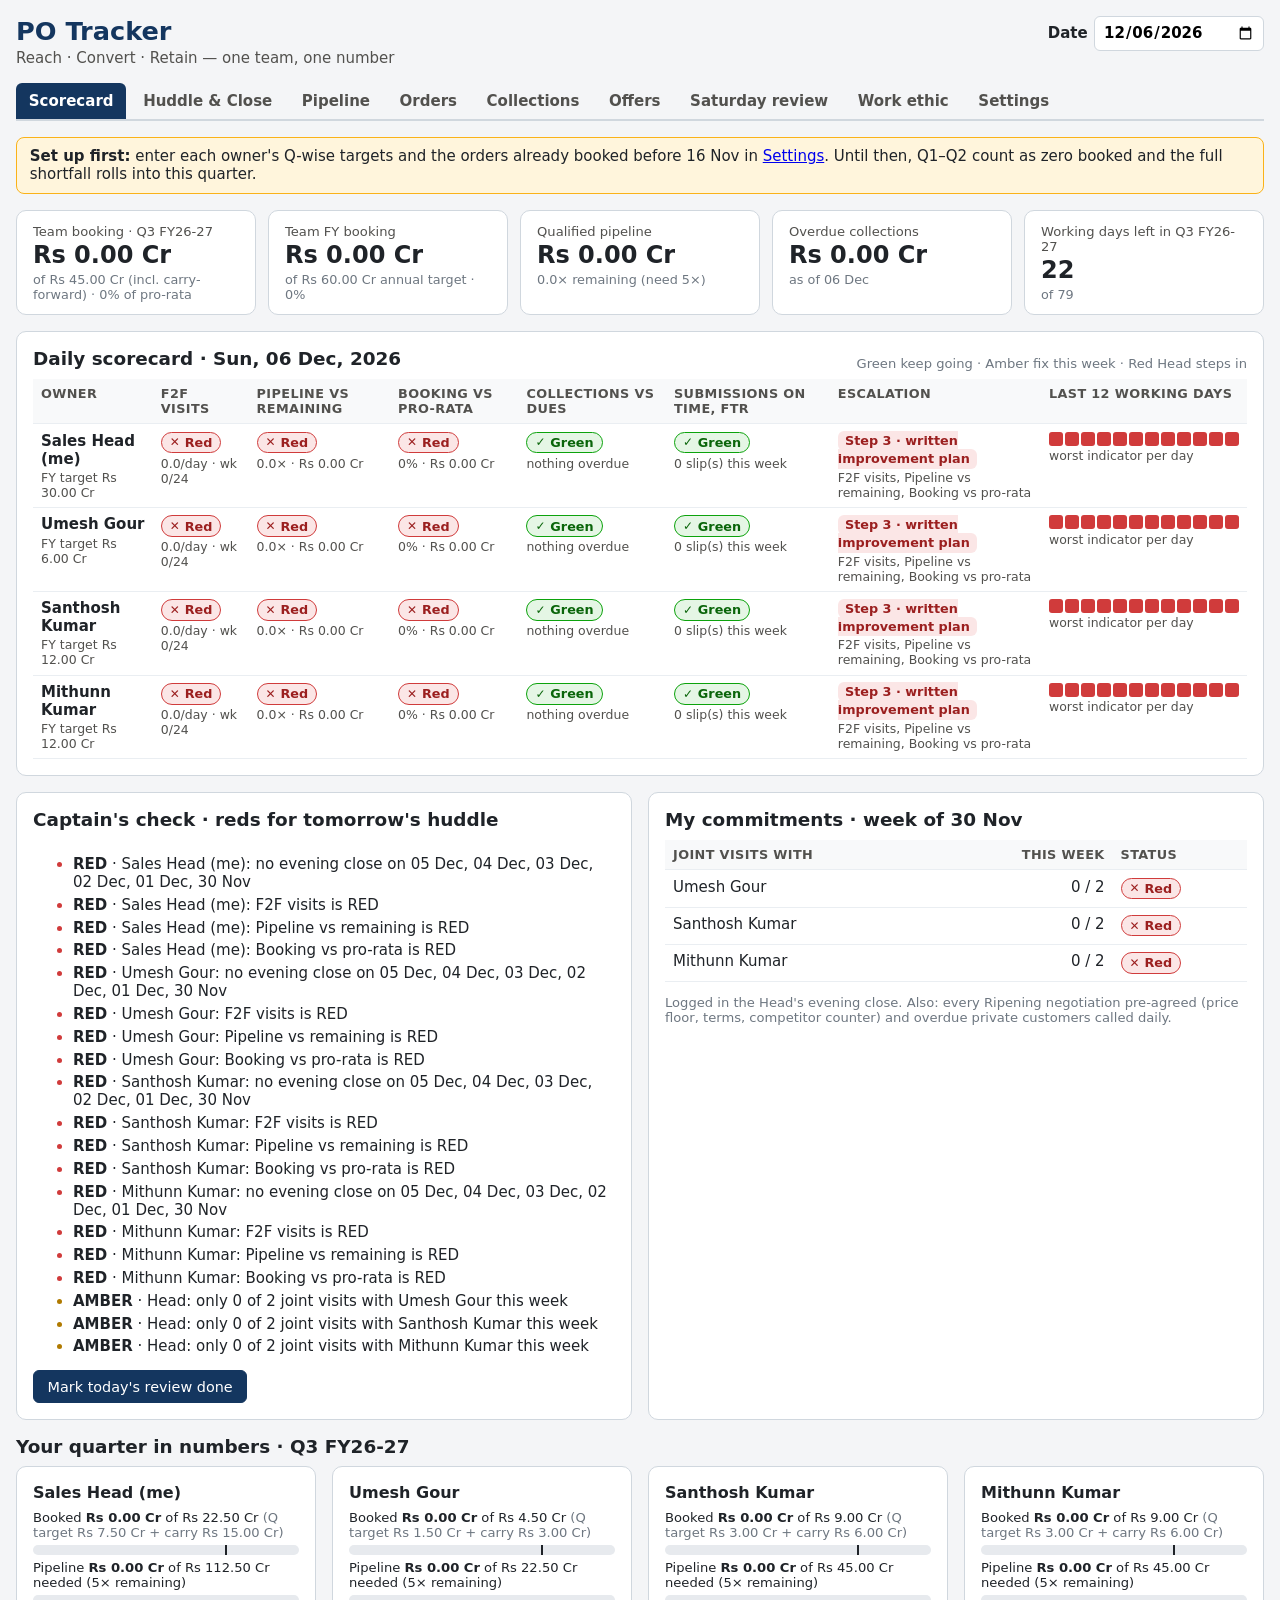
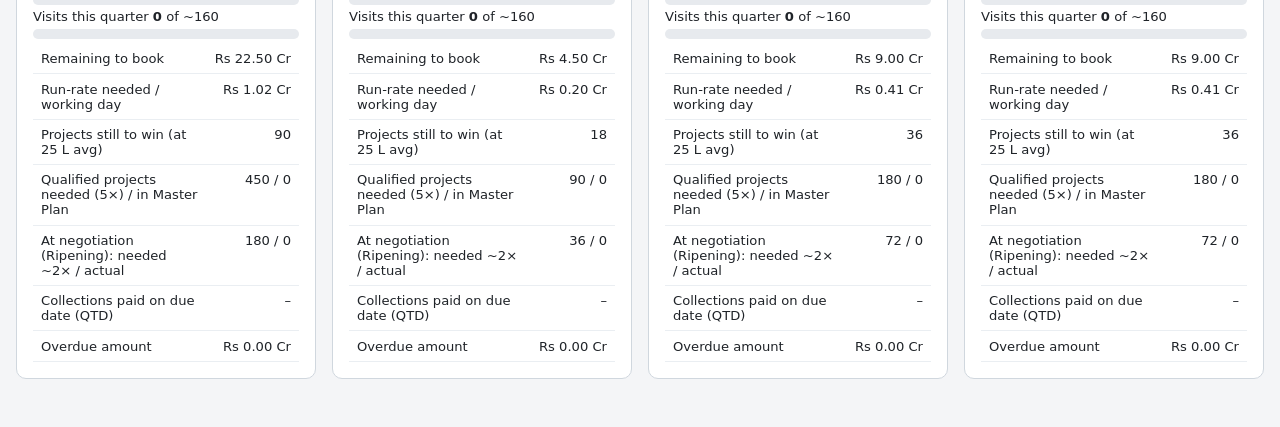
==== po-tracker/index.html @ b221ea80 "Add PO Tracker: daily sales team scorecard for the Performance Obligations Installable offline app t" ====
<!DOCTYPE html>
<html lang="en">
<head>
  <meta charset="UTF-8" />
  <meta name="viewport" content="width=device-width, initial-scale=1.0, viewport-fit=cover" />
  <meta name="description" content="Daily Performance Obligation scorecard for the sales team." />
  <meta name="theme-color" content="#14365f" />
  <meta name="mobile-web-app-capable" content="yes" />
  <meta name="apple-mobile-web-app-capable" content="yes" />
  <meta name="apple-mobile-web-app-title" content="PO Tracker" />
  <title>PO Tracker</title>
  <link rel="manifest" href="manifest.webmanifest" />
  <link rel="icon" href="icons/icon.svg" type="image/svg+xml" />
  <link rel="apple-touch-icon" href="icons/icon-180.png" />
  <link rel="stylesheet" href="styles.css" />
</head>
<body>
  <header class="top">
    <div>
      <h1>PO Tracker</h1>
      <p class="subtitle">Reach · Convert · Retain — one team, one number</p>
    </div>
    <div class="top-right">
      <label class="date-pick">Date <input id="as-of" type="date" /></label>
      <button id="install-btn" type="button" hidden>Install app</button>
    </div>
  </header>

  <nav id="tabs">
    <a href="#dashboard">Scorecard</a>
    <a href="#daily">Huddle &amp; Close</a>
    <a href="#pipeline">Pipeline</a>
    <a href="#orders">Orders</a>
    <a href="#dues">Collections</a>
    <a href="#subs">Offers</a>
    <a href="#review">Saturday review</a>
    <a href="#ethics">Work ethic</a>
    <a href="#settings">Settings</a>
  </nav>

  <main id="view"></main>

  <div id="toast" role="status" aria-live="polite" hidden></div>
  <script src="app.js"></script>
</body>
</html>
---- po-tracker/styles.css ----
* { box-sizing: border-box; }
[hidden] { display: none !important; }
:root {
  --ink: #1f2328; --ink-2: #52514e; --muted: #6e7781; --line: #d0d7de; --bg: #f4f5f7; --card: #fff;
  --brand: #14365f; --accent: #2a78d6;
  --good: #0ca30c; --warn: #fab219; --crit: #d03b3b; --na: #b8bcc2;
}
body {
  margin: 0 auto; max-width: 1280px;
  padding: max(1rem, env(safe-area-inset-top)) max(1rem, env(safe-area-inset-right)) 2rem max(1rem, env(safe-area-inset-left));
  font-family: system-ui, -apple-system, "Segoe UI", Roboto, sans-serif; font-size: 15px;
  background: var(--bg); color: var(--ink);
}
h1 { margin: 0; color: var(--brand); font-size: 1.6rem; }
h2 { font-size: 1.15rem; margin: 0 0 .6rem; }
h3 { font-size: 1rem; margin: 1rem 0 .5rem; }
.subtitle { margin: .2rem 0 0; color: var(--ink-2); }
.top { display: flex; justify-content: space-between; gap: 1rem; align-items: flex-start; flex-wrap: wrap; }
.top-right { display: flex; gap: .6rem; align-items: center; flex-wrap: wrap; }
.date-pick { font-weight: 600; display: flex; gap: .4rem; align-items: center; }

nav#tabs { display: flex; gap: .25rem; overflow-x: auto; margin: 1rem 0; border-bottom: 2px solid var(--line); }
nav#tabs a { padding: .55rem .8rem; text-decoration: none; color: var(--ink-2); font-weight: 600; white-space: nowrap; border-radius: 6px 6px 0 0; }
nav#tabs a.active { background: var(--brand); color: #fff; }

.card { background: var(--card); border: 1px solid var(--line); border-radius: 10px; padding: 1rem; margin-bottom: 1rem; }
.grid { display: grid; gap: 1rem; grid-template-columns: repeat(auto-fit, minmax(280px, 1fr)); }
.tiles { display: grid; gap: .75rem; grid-template-columns: repeat(auto-fit, minmax(170px, 1fr)); margin-bottom: 1rem; }
.tile { background: var(--card); border: 1px solid var(--line); border-radius: 10px; padding: .8rem 1rem; }
.tile .label { color: var(--ink-2); font-size: .82rem; }
.tile .value { font-size: 1.5rem; font-weight: 700; margin-top: .15rem; }
.tile .sub { color: var(--muted); font-size: .8rem; margin-top: .15rem; }

table { width: 100%; border-collapse: collapse; }
th, td { padding: .45rem .5rem; text-align: left; border-bottom: 1px solid #eaeef2; vertical-align: top; }
th { font-size: .8rem; color: var(--ink-2); text-transform: uppercase; letter-spacing: .03em; background: #f8f9fa; }
td.num, th.num { text-align: right; font-variant-numeric: tabular-nums; white-space: nowrap; }
.table-wrap { overflow-x: auto; }

button, .button {
  font: inherit; font-size: .9rem; padding: .45rem .85rem; border: 1px solid var(--brand); border-radius: 6px;
  background: var(--brand); color: #fff; cursor: pointer; display: inline-block;
}
button.secondary, .button.secondary { background: #fff; color: var(--brand); }
button.danger { background: #fff; color: var(--crit); border-color: var(--crit); }
button.small { padding: .2rem .5rem; font-size: .8rem; }
button:hover { opacity: .88; }
#install-btn { background: #1a7f37; border-color: #1a7f37; }

input, select, textarea { font: inherit; padding: .4rem .5rem; border: 1px solid var(--line); border-radius: 6px; background: #fff; max-width: 100%; }
textarea { width: 100%; min-height: 4.5rem; }
input[type="number"] { width: 6.5rem; }
.form { display: grid; gap: .6rem; grid-template-columns: repeat(auto-fit, minmax(190px, 1fr)); align-items: end; }
.form label, .field { display: flex; flex-direction: column; gap: .2rem; font-size: .85rem; color: var(--ink-2); font-weight: 600; }
.form label.check { flex-direction: row; align-items: center; gap: .4rem; }
.row { display: flex; gap: .5rem; flex-wrap: wrap; align-items: center; }
.spacer { flex: 1; }
.muted { color: var(--muted); }
.small { font-size: .82rem; }
.right { text-align: right; }

/* Status chips: always icon + label, never colour alone */
.chip { display: inline-flex; align-items: center; gap: .3rem; padding: .15rem .5rem; border-radius: 999px; font-size: .8rem; font-weight: 700; white-space: nowrap; border: 1px solid transparent; }
.chip::before { font-size: .75rem; }
.chip.g { background: #e5f6e5; color: #0a650a; border-color: var(--good); }
.chip.g::before { content: "✓"; }
.chip.a { background: #fff5dc; color: #7a5200; border-color: var(--warn); }
.chip.a::before { content: "!"; }
.chip.r { background: #fbe6e6; color: #9b1f1f; border-color: var(--crit); }
.chip.r::before { content: "✕"; }
.chip.na { background: #eef0f2; color: var(--muted); border-color: var(--na); }
.chip.na::before { content: "–"; }
.cell-val { display: block; font-size: .78rem; color: var(--ink-2); margin-top: .15rem; }

.step { font-weight: 700; font-size: .8rem; padding: .15rem .45rem; border-radius: 6px; background: #eef0f2; }
.step.s1 { background: #fff5dc; } .step.s2, .step.s3, .step.s4 { background: #fbe6e6; color: #9b1f1f; }

.meter { height: 10px; background: #e7eaee; border-radius: 5px; overflow: hidden; position: relative; margin: .3rem 0; }
.meter > span { position: absolute; inset: 0 auto 0 0; background: var(--accent); border-radius: 5px; }
.meter > i { position: absolute; top: -3px; bottom: -3px; width: 2px; background: var(--ink); }

.strip { display: flex; gap: 2px; }
.strip span { width: 14px; height: 14px; border-radius: 3px; background: var(--na); }
.strip span.g { background: var(--good); } .strip span.a { background: var(--warn); } .strip span.r { background: var(--crit); }

.flags li { margin-bottom: .3rem; }
.flags li.r::marker { color: var(--crit); } .flags li.a::marker { color: #b07a00; }
.banner { background: #fff5dc; border: 1px solid var(--warn); border-radius: 8px; padding: .6rem .8rem; margin-bottom: 1rem; }
.banner.r { background: #fbe6e6; border-color: var(--crit); }
.banner.g { background: #e5f6e5; border-color: var(--good); }

.owner-tabs { display: flex; gap: .3rem; flex-wrap: wrap; margin-bottom: .8rem; }
.owner-tabs button { background: #fff; color: var(--brand); }
.owner-tabs button.on { background: var(--brand); color: #fff; }
.q { counter-increment: q; }
.q h3::before { content: counter(q) ". "; color: var(--accent); }
.qs { counter-reset: q; }

#toast { position: fixed; bottom: 1.2rem; left: 50%; transform: translateX(-50%); background: var(--ink); color: #fff; padding: .6rem 1rem; border-radius: 8px; z-index: 10; }

@media (max-width: 640px) {
  body { font-size: 14px; }
  .tile .value { font-size: 1.25rem; }
  th, td { padding: .35rem .3rem; }
}
@media print {
  nav#tabs, .top-right, .no-print, button { display: none !important; }
  body { background: #fff; max-width: none; }
  .card { break-inside: avoid; border-color: #999; }
}
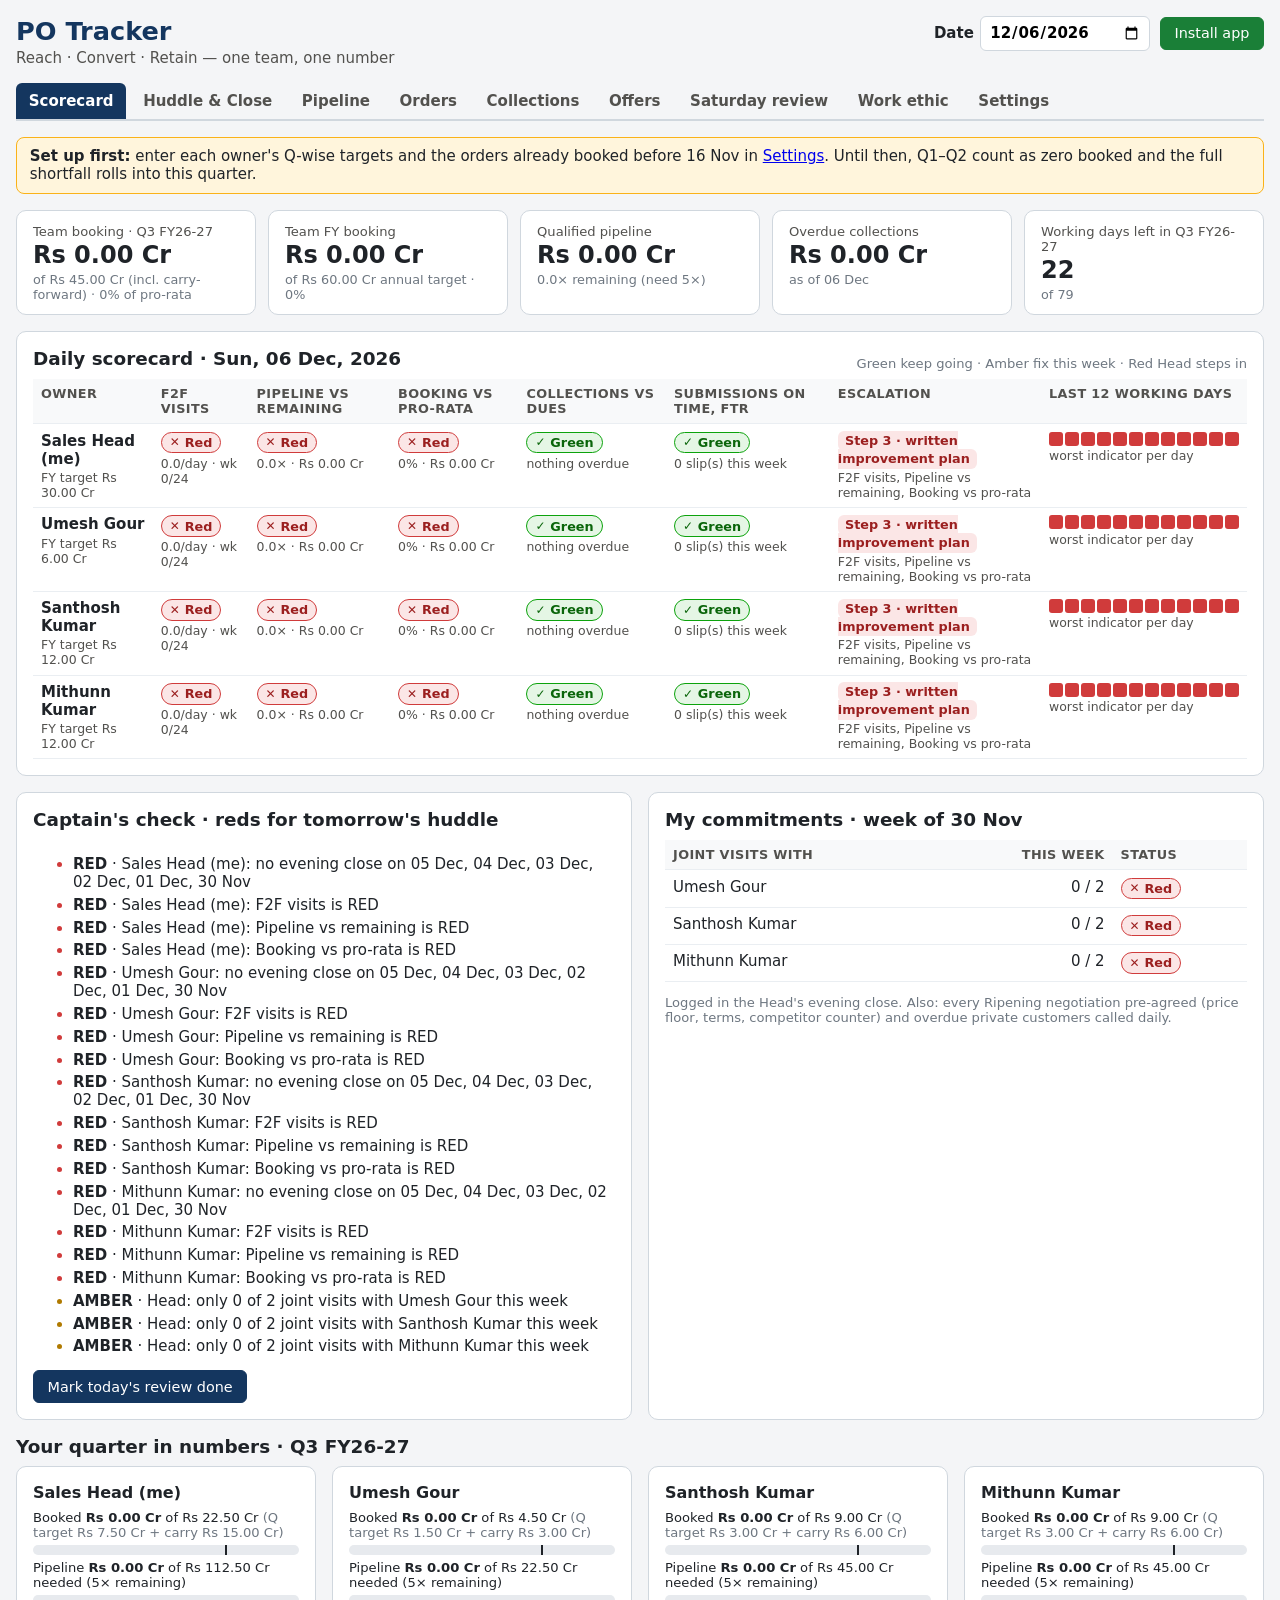
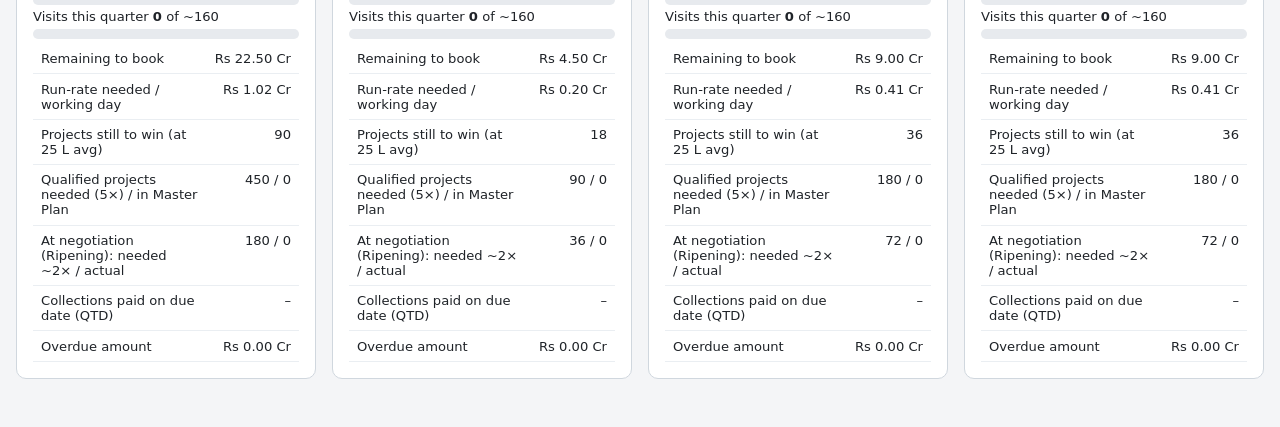
==== commit a5925c9c: "PO Tracker: always show Install app, with device-specific steps When the browser doesn't offer its i" ====
--- a/po-tracker/index.html
+++ b/po-tracker/index.html
@@ -26,6 +26,8 @@
     </div>
   </header>
 
+  <div id="install-help" class="banner" hidden></div>
+
   <nav id="tabs">
     <a href="#dashboard">Scorecard</a>
     <a href="#daily">Huddle &amp; Close</a>
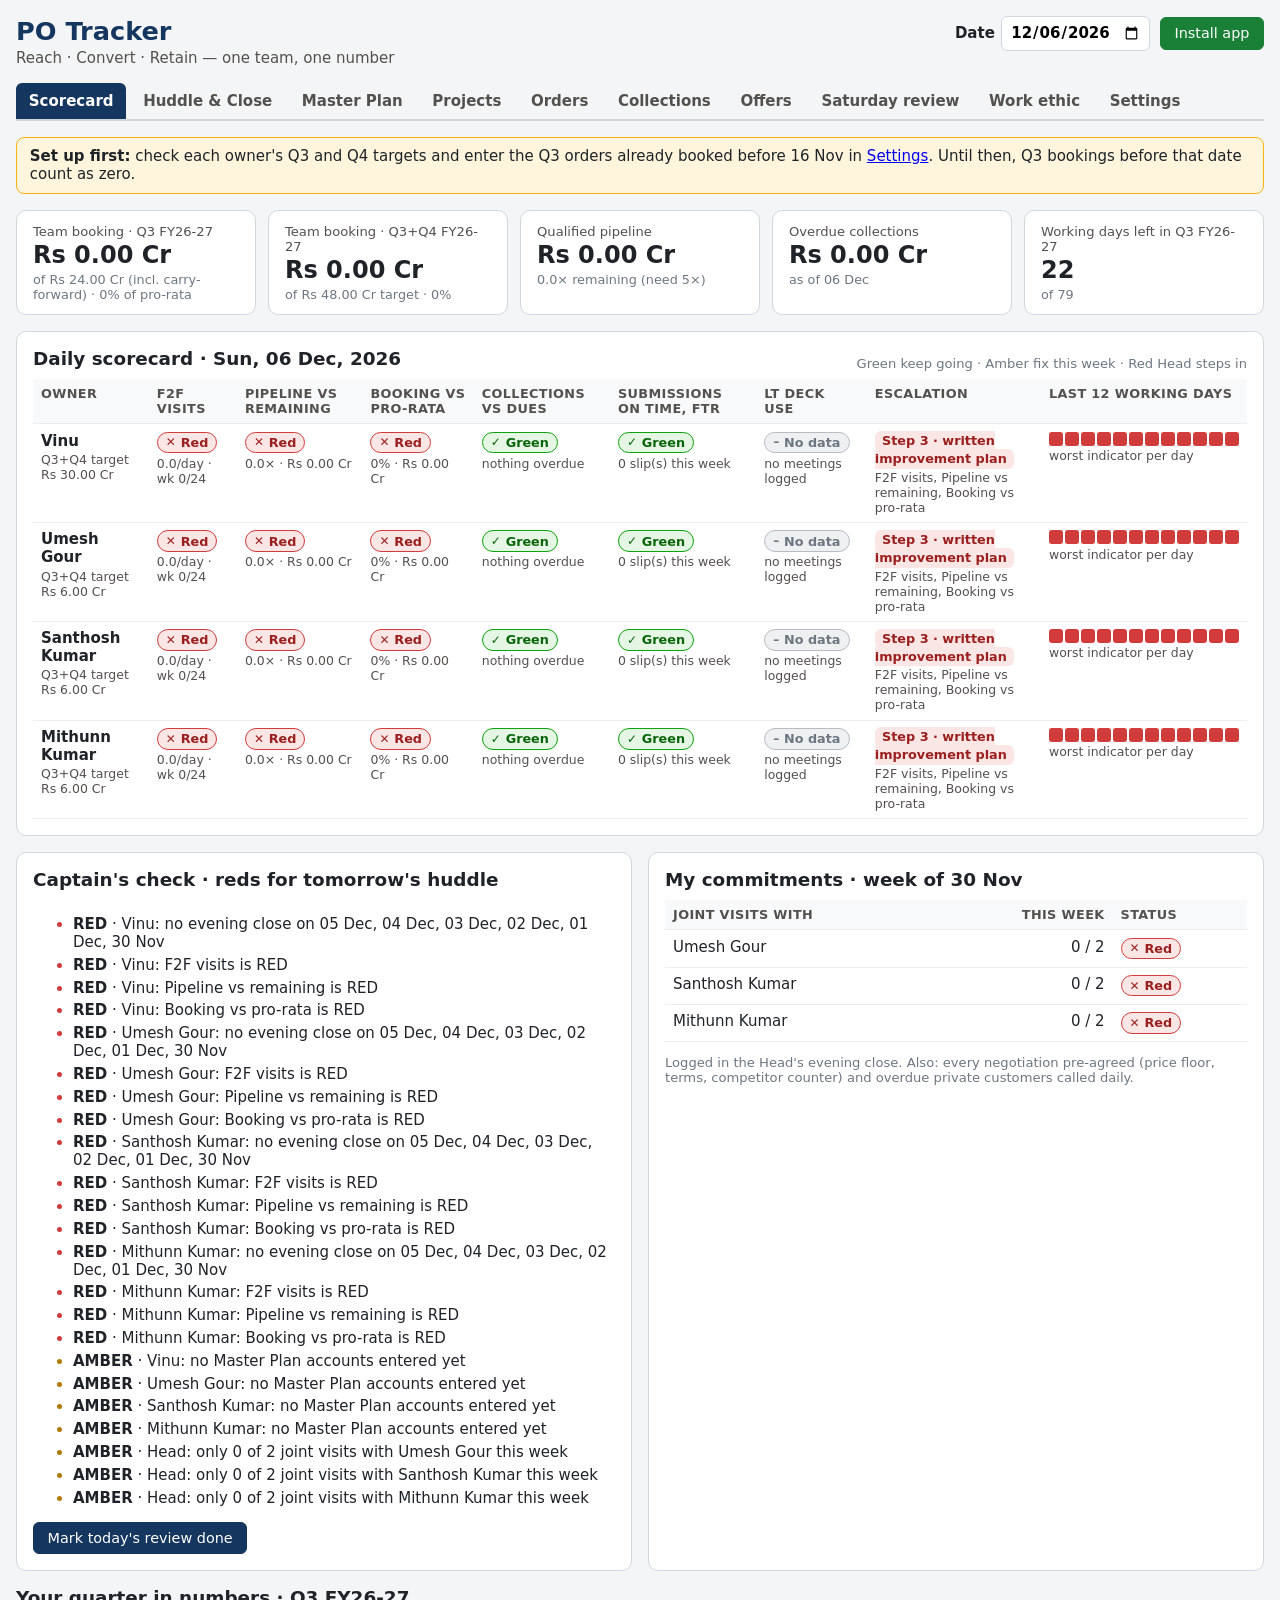
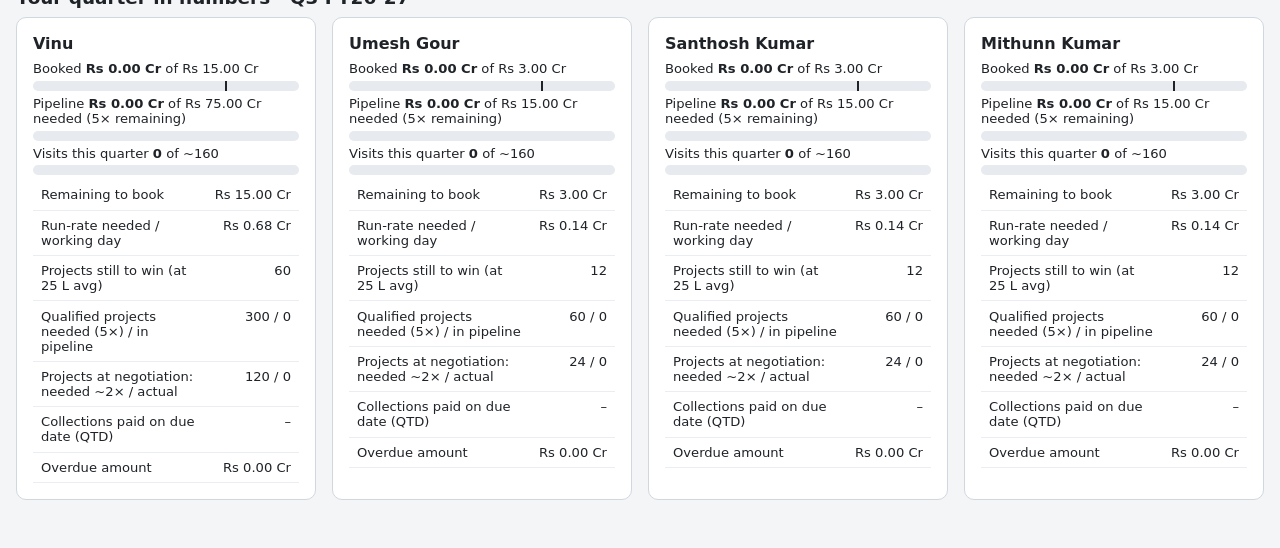
==== commit bb9b3f6c: "PO Tracker: Master Plan accounts, Reach/Convert/Retain huddle, LT Deck usage - Master Plan tab: cust" ====
--- a/po-tracker/index.html
+++ b/po-tracker/index.html
@@ -31,7 +31,8 @@
   <nav id="tabs">
     <a href="#dashboard">Scorecard</a>
     <a href="#daily">Huddle &amp; Close</a>
-    <a href="#pipeline">Pipeline</a>
+    <a href="#master">Master Plan</a>
+    <a href="#pipeline">Projects</a>
     <a href="#orders">Orders</a>
     <a href="#dues">Collections</a>
     <a href="#subs">Offers</a>
--- a/po-tracker/styles.css
+++ b/po-tracker/styles.css
@@ -108,3 +108,28 @@
   body { background: #fff; max-width: none; }
   .card { break-inside: avoid; border-color: #999; }
 }
+
+/* Reach / Convert / Retain huddle */
+.pillar { border-top: 4px solid var(--accent); padding-top: .4rem; }
+.pillar h3 { margin-top: .2rem; letter-spacing: .03em; }
+.pillar h4 { margin: .8rem 0 .3rem; font-size: .9rem; }
+.pillar.reach { border-color: #1c5cab; } .pillar.convert { border-color: #2a78d6; } .pillar.retain { border-color: #0a650a; }
+
+/* Master Plan stages: one blue ramp, light → dark = Sprouting → Ripening */
+.stage { display: inline-block; padding: .1rem .45rem; border-radius: 4px; font-size: .75rem; font-weight: 700; white-space: nowrap; }
+.st0 { background: #cde2fb; color: #104281; } .st1 { background: #86b6ef; color: #0d366b; } .st2 { background: #5598e7; color: #0b1f3a; }
+.st3 { background: #1c5cab; color: #fff; } .st4 { background: #0d366b; color: #fff; }
+.funnel { display: grid; grid-template-columns: repeat(5, 1fr); gap: .3rem; margin: .4rem 0; }
+.funnel > div { background: #f6f8fa; border-radius: 6px; padding: .35rem; text-align: center; display: flex; flex-direction: column; gap: .2rem; align-items: center; }
+.funnel b { font-size: 1.2rem; }
+.funnel small { color: var(--muted); font-size: .72rem; line-height: 1.2; }
+.funnel .stage { font-size: .68rem; }
+.board { display: grid; grid-template-columns: repeat(5, minmax(210px, 1fr)); gap: .6rem; overflow-x: auto; padding-bottom: .4rem; }
+.col { background: #f1f4f8; border-radius: 8px; padding: .4rem; min-height: 6rem; }
+.col-h { border-radius: 6px; padding: .4rem .5rem; margin-bottom: .4rem; display: flex; flex-wrap: wrap; gap: .3rem; align-items: baseline; }
+.col-h small { flex-basis: 100%; font-size: .72rem; opacity: .9; }
+.acc { background: #fff; border: 1px solid var(--line); border-radius: 6px; padding: .45rem; margin-bottom: .4rem; display: flex; flex-direction: column; gap: .15rem; }
+.acc.hi { border-left: 4px solid #1c5cab; }
+.acc .form { grid-template-columns: 1fr; margin: .4rem 0; }
+button:disabled { opacity: .35; cursor: default; }
+@media (max-width: 640px) { .funnel { grid-template-columns: repeat(5, minmax(56px, 1fr)); overflow-x: auto; } .funnel small { display: none; } }
